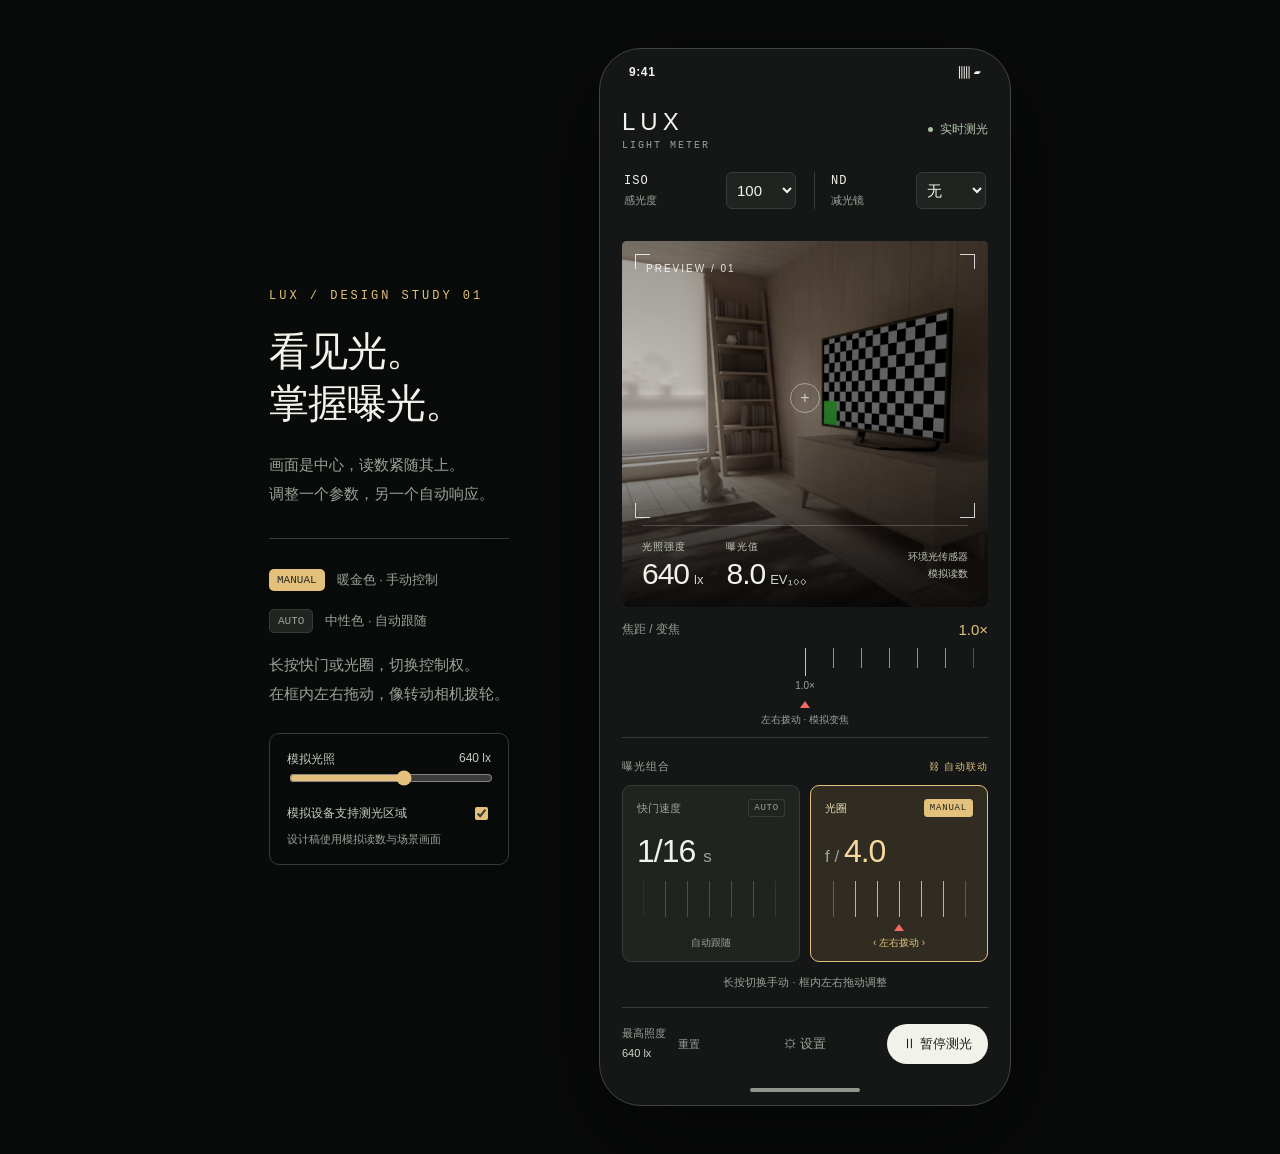
==== design/index.html @ 1df16379 "Initialize restored Lucent Singularity project" ====
<!doctype html>
<html lang="zh-CN">
<head>
<meta charset="utf-8"><meta name="viewport" content="width=device-width,initial-scale=1">
<title>Lux — 测光仪设计稿</title>
<style>
:root{color-scheme:dark;--bg:#141716;--surface:#202421;--line:#363c36;--text:#f1f3eb;--muted:#9aa397;--accent:#e3c17d}*{box-sizing:border-box}body{margin:0;background:#090b0a;color:var(--text);font-family:Inter,-apple-system,BlinkMacSystemFont,"PingFang SC",sans-serif}button,select,input{font:inherit}button{cursor:pointer;color:inherit}button:focus-visible,select:focus-visible,input:focus-visible{outline:2px solid var(--accent);outline-offset:4px}.stage{min-height:100vh;display:flex;align-items:center;justify-content:center;gap:90px;padding:48px 24px}.notes{max-width:305px}.eyebrow{font:12px monospace;letter-spacing:3px;color:var(--accent)}h1{font-size:40px;line-height:1.3;font-weight:500;letter-spacing:-1px;margin:22px 0}p{color:var(--muted);font-size:15px;line-height:1.9}.notes hr{border:0;border-top:1px solid var(--line);margin:30px 0}.legend{display:flex;gap:12px;align-items:center;font-size:13px;color:var(--muted);margin:18px 0}.chip{padding:5px 8px;border-radius:5px;background:var(--accent);color:#29281e;font:11px monospace}.chip.auto{background:var(--surface);color:var(--muted);border:1px solid var(--line)}.phone{width:412px;flex-shrink:0;background:var(--bg);border:1px solid #41453f;border-radius:42px;padding:16px 22px 13px;box-shadow:0 30px 100px #0008;overflow:hidden}.system{display:flex;justify-content:space-between;padding:0 7px;font-size:12px;font-weight:600;letter-spacing:.6px}.header{display:flex;justify-content:space-between;align-items:center;margin:26px 0 21px}.brand{font-size:24px;letter-spacing:5px;font-weight:500}.brand small{display:block;font:10px monospace;letter-spacing:2px;color:var(--muted);margin-top:4px}.live{font-size:12px;color:#b4c6ad;display:flex;gap:7px;align-items:center}.dot{width:5px;height:5px;background:#a9bf9d;border-radius:50%}.viewfinder{position:relative;aspect-ratio:1;overflow:hidden;background:#4d493e;border-radius:5px}.viewfinder svg.scene{width:100%;height:100%;filter:saturate(.6) brightness(.8)}.scrim{position:absolute;inset:0;background:linear-gradient(180deg,#0003,transparent 45%,#000c)}.frame-corner{position:absolute;width:15px;height:15px;border:1px solid #fffc}.tl{left:13px;top:13px;border-right:0;border-bottom:0}.tr{right:13px;top:13px;border-left:0;border-bottom:0}.bl{left:13px;bottom:89px;border-top:0;border-right:0}.br{right:13px;bottom:89px;border-top:0;border-left:0}.focus{position:absolute;left:50%;top:43%;width:30px;height:30px;transform:translate(-50%,-50%);border:1px solid #fff6;border-radius:50%}.focus:after{content:'+';position:absolute;inset:0;text-align:center;line-height:27px;color:#fffa;font-weight:200}.scene-label{position:absolute;left:24px;top:22px;font-size:10px;letter-spacing:2px;color:#fffd}.sensor{position:absolute;bottom:0;left:0;right:0;padding:15px 20px 18px;display:flex;gap:23px;align-items:end}.sensor:before{content:'';position:absolute;top:0;left:20px;right:20px;height:1px;background:#fff3}.sensor-label{font-size:10px;color:#c3c9ba;letter-spacing:1px;margin-bottom:5px}.reading{font-size:30px;line-height:1;font-weight:400;font-variant-numeric:tabular-nums;letter-spacing:-1px}.reading small{font-size:13px;letter-spacing:0;color:#d0d5c8;margin-left:5px}.sensor-source{margin-left:auto;align-self:center;font-size:10px;color:#c3c9ba;line-height:1.7;text-align:right}.iso-row{display:flex;justify-content:space-between;align-items:center;padding:18px 2px;border-bottom:1px solid var(--line)}.iso-title{font:12px monospace;letter-spacing:1.5px}.iso-sub{font-size:11px;color:var(--muted);margin-top:5px}.iso-select{border:1px solid var(--line);border-radius:6px;background:var(--surface);color:var(--text);padding:8px 10px;font-size:15px;min-width:92px}.exposure-head{display:flex;justify-content:space-between;align-items:center;margin:21px 0 11px;font-size:11px;letter-spacing:1px;color:var(--muted)}.linked{display:flex;gap:5px;align-items:center;color:var(--accent);font-size:10px}.controls{display:grid;grid-template-columns:1fr 1fr;gap:10px}.exposure{border:1px solid var(--line);border-radius:9px;background:var(--surface);padding:13px 14px 11px;text-align:left;touch-action:pan-y;user-select:none;-webkit-user-select:none;transition:background .2s,border .2s;position:relative}.exposure.manual{background:#302c22;border-color:var(--accent)}.control-top{display:flex;justify-content:space-between;align-items:center;font-size:11px;color:var(--muted)}.state{font:9px monospace;letter-spacing:.8px;border:1px solid var(--line);padding:3px 5px;border-radius:3px}.manual .state{background:var(--accent);border-color:var(--accent);color:#25251d}.manual .control-top{color:#e5d4af}.control-value{font-size:32px;font-weight:400;letter-spacing:-1px;margin:16px 0 11px;font-variant-numeric:tabular-nums;white-space:nowrap}.control-value small{font-size:17px;letter-spacing:0;color:var(--muted)}.manual .control-value{color:#f6d99d}.ruler{height:15px;background:repeating-linear-gradient(90deg,var(--muted) 0 1px,transparent 1px 9px);opacity:.3;mask-image:linear-gradient(90deg,transparent,#000 20%,#000 80%,transparent)}.manual .ruler{background:repeating-linear-gradient(90deg,var(--accent) 0 1px,transparent 1px 9px);opacity:.7}.hint{text-align:center;font-size:11px;color:var(--muted);margin:13px 0 17px}.adjuster{padding:12px 0 0;display:none}.adjuster.open{display:block}.adjust-head{display:flex;justify-content:space-between;color:var(--accent);font-size:11px;margin-bottom:8px}input[type=range]{width:100%;accent-color:var(--accent);cursor:pointer}.footer{display:flex;align-items:center;justify-content:space-between;border-top:1px solid var(--line);padding:16px 0 6px}.max{font-size:11px;color:var(--muted);line-height:1.8}.max strong{font-weight:400;color:#d0d5c8;font-variant-numeric:tabular-nums}.hold{background:var(--text);color:#171c16;border:0;border-radius:24px;padding:11px 23px;font-size:13px}.reset{border:0;background:none;color:var(--muted);padding:8px;font-size:11px}.home{height:4px;width:110px;border-radius:3px;background:#91968c;margin:18px auto 0}.demo{border:1px solid var(--line);border-radius:10px;padding:17px;margin-top:25px}.demo label{display:flex;justify-content:space-between;font-size:12px;color:#c6cdbf}.demo small{display:block;font-size:11px;color:var(--muted);margin-top:9px}@media(max-width:850px){.stage{gap:35px}.notes{max-width:240px}h1{font-size:30px}}@media(max-width:700px){.stage{padding:0;display:block}.notes{display:none}.phone{width:min(100%,430px);margin:auto;border:0;border-radius:0;box-shadow:none;min-height:100vh;padding-top:16px}.header{margin-top:23px}}@media(prefers-reduced-motion:reduce){*{transition:none!important}}
.exposure{overflow:hidden;touch-action:pan-y;cursor:default}.exposure.manual{cursor:ew-resize}.exposure.dragging{border-color:#ffe3a5;background:#393124}.ruler{height:36px;margin-top:8px;position:relative;opacity:.35;background:repeating-linear-gradient(90deg,var(--muted) 0 1px,transparent 1px 22px);mask-image:linear-gradient(90deg,transparent,#000 15%,#000 85%,transparent);background-position-x:var(--dial-offset,0px)}.manual .ruler{height:36px;opacity:.9;background:repeating-linear-gradient(90deg,var(--accent) 0 1px,transparent 1px 22px);background-position-x:var(--dial-offset,0px)}.manual .dial-tip:before{content:'';display:block;width:0;height:0;border-left:5px solid transparent;border-right:5px solid transparent;border-bottom:7px solid #f06a62;margin:0 auto 5px;pointer-events:none}.exposure .dial-tip{position:relative;min-height:25px;padding-top:12px}.manual .dial-tip{padding-top:0}.exposure .dial-tip{font-size:10px;color:var(--muted);text-align:center;margin-top:7px}.manual .dial-tip{color:var(--accent)}
.ruler,.manual .ruler{background:none;overflow:hidden}.ruler:before{content:'';position:absolute;top:0;bottom:0;left:calc(50% - var(--tick-index,0)*22px + var(--dial-offset,0px));width:calc(var(--tick-count,11)*22px - 21px);background:repeating-linear-gradient(90deg,var(--muted) 0 1px,transparent 1px 22px)}.manual .ruler:before{background:repeating-linear-gradient(90deg,var(--accent) 0 1px,transparent 1px 22px)}
.iso-row{display:grid;grid-template-columns:1fr 1fr;gap:18px}.setting-group{display:flex;align-items:center;justify-content:space-between;gap:8px;min-width:0}.setting-group+ .setting-group{border-left:1px solid var(--line);padding-left:16px}.iso-select{min-width:70px;max-width:96px;padding:8px 6px}.iso-title{letter-spacing:1px}.zoom-dial{width:100%;padding:14px 0 10px;border-bottom:1px solid var(--line);user-select:none;touch-action:pan-y;cursor:ew-resize;overflow:hidden}.zoom-head{display:flex;align-items:center;justify-content:space-between;margin-bottom:10px;font-size:12px;color:var(--muted)}.zoom-head output{color:var(--accent);font-size:15px;font-variant-numeric:tabular-nums}.zoom-track{height:48px;position:relative;overflow:hidden;mask-image:linear-gradient(90deg,transparent,#000 8%,#000 92%,transparent)}.zoom-ticks{position:absolute;left:50%;top:0;display:flex;transform:translateX(var(--zoom-shift,0px));pointer-events:none}.zoom-tick{width:28px;flex-shrink:0;position:relative;height:48px}.zoom-tick:before{content:'';position:absolute;left:0;top:0;height:20px;width:1px;background:#8c9685}.zoom-tick.major:before{height:28px;background:var(--accent)}.zoom-tick span{position:absolute;top:32px;left:0;transform:translateX(-50%);font-size:10px;color:var(--muted)}.zoom-pointer{width:0;height:0;border-left:5px solid transparent;border-right:5px solid transparent;border-bottom:7px solid #f06a62;margin:5px auto 0}.zoom-note{text-align:center;font-size:10px;color:var(--muted);margin-top:5px}.scene{transform-origin:center;transition:transform .08s linear}
.zoom-dial[aria-disabled="true"]{cursor:not-allowed}.zoom-dial[aria-disabled="true"] .zoom-track,.zoom-dial[aria-disabled="true"] .zoom-pointer,.zoom-dial[aria-disabled="true"] output{opacity:.3}.zoom-dial[aria-disabled="true"] .zoom-note{color:var(--muted)}.capability-demo{margin-top:14px;gap:10px;align-items:center}.capability-demo input{accent-color:var(--accent)}.iso-row{margin-bottom:14px;padding-top:0;border-bottom:0}.settings-entry{display:block;margin:14px auto 0;border:0;background:none;color:var(--muted);font-size:13px;padding:10px 24px}.settings{width:min(440px,94vw);max-height:88vh;overflow:auto;border:1px solid var(--line);border-radius:18px;background:var(--bg);color:var(--text);padding:24px}.settings::backdrop{background:#000a;backdrop-filter:blur(5px)}.settings header{display:flex;align-items:center;justify-content:space-between;margin-bottom:24px}.settings h2{font-size:21px;font-weight:500;margin:0}.settings h3{font-size:14px;font-weight:500;margin:24px 0 12px}.settings p{font-size:12px;line-height:1.6;margin:6px 0 12px}.settings-close{background:var(--surface);color:var(--text);border:1px solid var(--line);border-radius:7px;padding:7px 12px}.stops{display:grid;grid-template-columns:repeat(4,1fr);gap:8px}.stop-choice{background:var(--surface);padding:8px 5px;border-radius:6px;font-size:12px;display:flex;align-items:center;gap:4px}.stop-choice input,.settings input{accent-color:var(--accent)}.setting-line{display:flex;justify-content:space-between;align-items:center;gap:15px;font-size:13px;margin:15px 0}.settings select{background:var(--surface);color:var(--text);border:1px solid var(--line);border-radius:6px;padding:8px}.settings output{color:var(--accent)}.settings .warning{color:#f4b398;min-height:18px;font-size:12px}
.footer{display:grid;grid-template-columns:1fr auto 1fr;gap:8px}.peak-group{display:flex;align-items:center;gap:4px}.footer .settings-entry{margin:0;padding:10px 12px}.footer .hold{justify-self:end;white-space:nowrap;padding:11px 16px}.exposure.out-of-range{border-color:#f06a62;background:#302321}.exposure.out-of-range .control-value,.exposure.out-of-range .control-value small,.exposure.out-of-range .dial-tip,.exposure.out-of-range .state{color:#ff8c83}.exposure.out-of-range .state{border-color:#f06a62}.exposure.out-of-range .ruler{opacity:1}.exposure.out-of-range .ruler:before{background:repeating-linear-gradient(90deg,#f06a62 0 1px,transparent 1px 22px)}.exposure:not(.manual) .ruler:before{transition:left .2s ease}.settings{padding:0;border-radius:22px;width:min(440px,95vw);max-height:92dvh;scrollbar-width:thin;scrollbar-color:var(--line) transparent}.settings-header{position:sticky;top:0;z-index:2;background:#171b18f5;padding:22px 24px 18px;margin:0!important;border-bottom:1px solid var(--line);backdrop-filter:blur(14px)}.settings-kicker{font:10px monospace;letter-spacing:2px;color:var(--muted)}.settings-header h2{font-size:23px;margin-top:7px}.settings-close{color:var(--accent);background:#302c22;border-color:#514631;padding:8px 15px}.settings-body{padding:22px 20px 8px}.section-caption{font-size:12px;color:var(--muted);display:flex;justify-content:space-between;align-items:center;margin:4px 3px 12px}.section-caption span{font-size:10px;color:#7f8b7a}.group-card,.settings-block{border:1px solid var(--line);border-radius:12px;background:#1c211d;margin-bottom:12px;padding:15px}.group-title{display:flex;align-items:center;gap:11px;margin-bottom:15px}.group-symbol{display:grid;place-items:center;width:37px;height:37px;background:#2a3029;border-radius:9px;color:var(--accent);font-size:17px}.settings .group-title h3{margin:0 0 4px;font-size:14px}.group-summary{font-size:11px;color:var(--muted)}.group-badge{font-size:10px;color:var(--muted);border:1px solid var(--line);border-radius:4px;margin-left:auto;padding:4px 6px}.group-toolbar{display:flex;gap:8px;margin-bottom:14px}.group-toolbar select{flex:1;min-width:0;background:#141915;padding:10px;font-size:13px;border-color:#394236}.rename-group{background:transparent;border:1px solid var(--line);border-radius:6px;color:var(--muted);font-size:11px;padding:0 12px}.stop-details{border-top:1px solid var(--line)}.stop-details summary{display:flex;justify-content:space-between;cursor:pointer;list-style:none;padding:13px 0;font-size:12px}.stop-details summary::-webkit-details-marker{display:none}.stop-details summary span{font-size:10px;color:var(--muted)}.stops{gap:7px;margin-bottom:12px}.stop-choice{border:1px solid #364032;background:#252d23;padding:8px 5px;justify-content:center;font-size:11px;cursor:pointer}.stop-choice:has(input:not(:checked)){background:transparent;border-color:#30382e;color:#798573}.stop-choice input{width:12px;height:12px;margin:0 3px 0 0}.settings .warning{min-height:0;margin:0 3px 15px}.settings-block{margin-bottom:22px}.settings .setting-line{margin:0;min-height:40px;font-size:13px}.setting-line small{display:block;font-size:10px;color:var(--muted);margin-top:6px;line-height:1.5}.settings .setting-line select{font-size:12px}.toggle-switch{appearance:none;width:35px;height:21px;border-radius:20px;background:#424a40;position:relative;cursor:pointer;flex-shrink:0;margin:0}.toggle-switch:after{content:'';position:absolute;width:15px;height:15px;top:3px;left:3px;background:#d7decf;border-radius:50%;transition:transform .18s}.toggle-switch:checked{background:var(--accent)}.toggle-switch:checked:after{transform:translateX(14px);background:#30281b}.settings-divider{height:1px;background:var(--line);margin:15px 0 10px}.settings #settings-zoom-note{font-size:10px;margin-bottom:0}.settings-footnote{text-align:center;color:#7f8b7a;font-size:10px;padding:0 20px 20px}.settings-name{width:100%;padding:10px;border:1px solid var(--line);border-radius:6px;background:var(--bg);color:var(--text)}
.stop-details{border-top:0}.stop-details summary{align-items:center;margin:0;padding:12px 13px;border:1px solid #64563b;border-radius:7px;background:#302c22;color:var(--accent);gap:12px}.stop-details summary .disclosure-label{font-size:12px;color:var(--accent)}.stop-details summary .disclosure-arrow{font-size:20px;line-height:16px;color:var(--accent);transition:transform .18s}.stop-details[open] summary{margin-bottom:12px;background:#25291f;border-color:var(--line)}.stop-details[open] .disclosure-arrow{transform:rotate(180deg)}</style>



</head>
<body><main class="stage">
<aside class="notes"><div class="eyebrow">LUX / DESIGN STUDY 01</div><h1>看见光。<br>掌握曝光。</h1><p>画面是中心，读数紧随其上。<br>调整一个参数，另一个自动响应。</p><hr><div class="legend"><span class="chip">MANUAL</span>暖金色 · 手动控制</div><div class="legend"><span class="chip auto">AUTO</span>中性色 · 自动跟随</div><p>长按快门或光圈，切换控制权。<br>在框内左右拖动，像转动相机拨轮。</p><div class="demo"><label for="light">模拟光照 <span id="demo-lux">640 lx</span></label><input id="light" type="range" min="0" max="14" value="8" step=".1"><label class="capability-demo"><span>模拟设备支持测光区域</span><input id="metering-supported" type="checkbox" checked></label><small>设计稿使用模拟读数与场景画面</small></div></aside>
<section class="phone" aria-label="Lux 测光仪设计稿"><div class="system"><span>9:41</span><span>▥ ▰</span></div><header class="header"><div class="brand">LUX<small>LIGHT METER</small></div><div class="live"><i class="dot"></i><span id="status">实时测光</span></div></header>
<div class="iso-row">
<div class="setting-group"><div><div class="iso-title">ISO</div><div class="iso-sub">感光度</div></div><select id="iso" class="iso-select" aria-label="ISO 感光度"><option>25</option><option>50</option><option selected>100</option><option>200</option><option>400</option><option>800</option><option>1600</option><option>3200</option><option>6400</option></select></div><div class="setting-group"><div><div class="iso-title">ND</div><div class="iso-sub">减光镜</div></div><select id="nd" class="iso-select" aria-label="ND 滤镜"><option value="0" selected>无</option><option value="1">1 档</option><option value="2">2 档</option><option value="3">3 档</option><option value="4">4 档</option><option value="5">5 档</option><option value="6">6 档</option><option value="7">7 档</option><option value="8">8 档</option><option value="9">9 档</option><option value="10">10 档</option></select></div></div>
<div class="viewfinder"><svg class="scene" viewBox="74 420 932 932" preserveAspectRatio="xMidYMid slice" aria-label="模拟器室内场景"><image href="preview-scene.png" width="1080" height="2400"/></svg><div class="scrim"></div><div class="scene-label">PREVIEW / 01</div><i class="frame-corner tl"></i><i class="frame-corner tr"></i><i class="frame-corner bl"></i><i class="frame-corner br"></i><div class="focus"></div><div class="sensor"><div><div class="sensor-label">光照强度</div><div class="reading"><span id="lux">640</span><small>lx</small></div></div><div><div class="sensor-label">曝光值</div><div class="reading"><span id="ev">8.0</span><small>EV₁₀₀</small></div></div><div class="sensor-source">环境光传感器<br>模拟读数</div></div></div>
<div class="zoom-dial" id="zoom-dial" role="slider" tabindex="0" aria-label="焦距调节（模拟变焦倍率）" aria-valuemin="1" aria-valuemax="5" aria-valuenow="1"><div class="zoom-head"><span>焦距 / 变焦</span><output id="zoom-value">1.0×</output></div><div class="zoom-track"><div class="zoom-ticks" id="zoom-ticks"></div></div><div class="zoom-pointer"></div><div class="zoom-note">左右拨动 · 模拟变焦</div></div>
<div class="exposure-head"><span>曝光组合</span><span class="linked">⛓ 自动联动</span></div><div class="controls"><button class="exposure" id="shutter" aria-label="快门，长按切换为手动"><div class="control-top"><span>快门速度</span><span class="state">AUTO</span></div><div class="control-value" id="shutter-value">1/16 <small>s</small></div><div class="ruler"></div><div class="dial-tip">自动跟随</div></button><button class="exposure manual" id="aperture" aria-label="光圈，长按切换为手动"><div class="control-top"><span>光圈</span><span class="state">MANUAL</span></div><div class="control-value" id="aperture-value"><small>f / </small>4.0</div><div class="ruler"></div><div class="dial-tip">自动跟随</div></button></div>
<div class="hint" id="hint" aria-live="polite">长按切换手动 · 框内左右拖动调整</div>
<footer class="footer"><div class="peak-group"><div class="max">最高照度<br><strong id="maximum">640 lx</strong></div><button id="reset" class="reset">重置</button></div><button class="settings-entry" id="settings-open">⚙ 设置</button><button id="hold" class="hold">Ⅱ 暂停测光</button></footer><div class="home"></div></section></main>
<dialog class="settings" id="settings">
<header class="settings-header"><div><span class="settings-kicker">PREFERENCES</span><h2>测光设置</h2></div><button class="settings-close" id="settings-close">完成</button></header>
<div class="settings-body"><div class="section-caption">拨轮与档位<span>按器材保存常用组合</span></div>
<section class="group-card"><div class="group-title"><span class="group-symbol">f /</span><div><h3>光圈</h3><span class="group-summary" id="f-summary">全部档位</span></div><span class="group-badge">档位组</span></div><div class="group-toolbar"><select id="f-group" aria-label="光圈设置目标组"><option>默认组</option></select><button class="rename-group" data-kind="f" aria-label="重命名光圈组">重命名</button></div><details class="stop-details"><summary><span class="disclosure-label">展开编辑档位</span><span class="disclosure-arrow" aria-hidden="true">⌄</span></summary><div class="stops" id="f-stops"></div></details></section>
<section class="group-card"><div class="group-title"><span class="group-symbol">s</span><div><h3>快门速度</h3><span class="group-summary" id="t-summary">全部档位</span></div><span class="group-badge">档位组</span></div><div class="group-toolbar"><select id="t-group" aria-label="快门速度设置目标组"><option>默认组</option></select><button class="rename-group" data-kind="t" aria-label="重命名快门速度组">重命名</button></div><details class="stop-details"><summary><span class="disclosure-label">展开编辑档位</span><span class="disclosure-arrow" aria-hidden="true">⌄</span></summary><div class="stops" id="t-stops"></div></details></section>

<div class="warning" id="stops-warning" role="status"></div><div class="section-caption">测量</div><section class="settings-block"><label class="setting-line"><div>识别间隔<small>按设定频率更新读数与曝光组合</small></div><select id="interval"><option value="500">0.5 秒</option><option value="1000" selected>1 秒</option><option value="2000">2 秒</option><option value="5000">5 秒</option></select></label></section>
<div class="section-caption">相机</div><section class="settings-block"><label class="setting-line"><div>显示焦距拨轮<small>关闭后，仅在设置中调整</small></div><input class="toggle-switch" id="show-zoom" type="checkbox" checked></label><div class="settings-divider"></div><label class="setting-line" for="settings-zoom"><span>焦距 / 变焦</span><output id="settings-zoom-value">1.0×</output></label><input id="settings-zoom" type="range" min="1" max="5" step="0.1" value="1" aria-label="设置中的焦距调节"><p id="settings-zoom-note">与主页面实时同步</p></section>
</div><div class="settings-footnote">设置即时生效</div></dialog>

<script>

(()=>{const $=id=>document.getElementById(id);let f=[1,1.4,2,2.8,4,5.6,8,11,16,22,32],t=[1/8000,1/4000,1/2000,1/1000,1/500,1/250,1/125,1/60,1/30,1/15,1/8,1/4,.5,1,2,4,8,15,30].reverse();const allF=[...f],allT=[...t];let manual='aperture',fi=4,ti=11,lux=640,maximum=640,paused=false;function fmt(s){return s<1?'1/'+Math.round(1/s):Number(s.toFixed(2)).toString()}function tickPosition(values,value){if(values.length===1)return 0;const ascending=values[values.length-1]>values[0];if(ascending?value<=values[0]:value>=values[0])return 0;const last=values.length-1;if(ascending?value>=values[last]:value<=values[last])return last;for(let i=0;i<last;i++){if(ascending?value<=values[i+1]:value>=values[i+1])return i+Math.log(value/values[i])/Math.log(values[i+1]/values[i])}return last}function update(){const iso=Number($('iso').value),filteredLux=lux/2**Number($('nd').value);const a=manual==='aperture'?f[fi]:Math.sqrt(filteredLux*iso*t[ti]/250),s=manual==='shutter'?t[ti]:a*a*250/(filteredLux*iso);$('lux').textContent=Math.round(lux).toLocaleString();$('ev').textContent=(Math.log2(lux/2.5)).toFixed(1);$('aperture-value').innerHTML='<small>f / </small>'+a.toLocaleString('en-US',{minimumFractionDigits:1,maximumFractionDigits:2,useGrouping:false});$('shutter-value').innerHTML=fmt(s)+' <small>s</small>';$('maximum').textContent=Math.round(maximum).toLocaleString()+' lx';for(const id of ['shutter','aperture']){const active=id===manual;$(id).classList.toggle('manual',active);$(id).querySelector('.state').textContent=active?'MANUAL':'AUTO';$(id).setAttribute('aria-pressed',String(active));$(id).style.setProperty('--tick-index',String(active?(id==='aperture'?fi:ti):tickPosition(id==='aperture'?f:t,id==='aperture'?a:s)));$(id).style.setProperty('--tick-count',String(id==='aperture'?f.length:t.length));const choices=id==='aperture'?f:t,raw=id==='aperture'?a:s,min=Math.min(...choices),max=Math.max(...choices),below=raw<min*(1-1e-9),above=raw>max*(1+1e-9),outside=!active&&(below||above);$(id).classList.toggle('out-of-range',outside);$(id).querySelector('.dial-tip').textContent=outside?(below?'低于下限':'超过上限'):(active?'‹ 左右拨动 ›':'自动跟随');if(outside){const bound=below?min:max;$(id+'-value').innerHTML=id==='aperture'?'<small>f / </small>'+bound.toLocaleString('en-US',{minimumFractionDigits:1,maximumFractionDigits:2,useGrouping:false}):fmt(bound)+' <small>s</small>';$(id).style.setProperty('--tick-index',String(choices.indexOf(bound)));$(id).setAttribute('aria-label',(id==='aperture'?'光圈':'快门')+'自动计算值'+(below?'低于下限':'超过上限'))}else{$(id).setAttribute('aria-label',(id==='aperture'?'光圈':'快门')+'，长按切换为手动')}}}function hint(){ $('hint').textContent='长按切换手动 · 框内左右拖动调整';update()}
function change(id,value){const last=(id==='aperture'?f:t).length-1;value=Math.max(0,Math.min(last,value));if(id==='aperture')fi=value;else ti=value;update()}
for(const id of ['shutter','aperture']){
 const el=$(id);let timer,down=false,long=false,dragged=false,x=0,y=0,base=0;
 const cancelTimer=()=>clearTimeout(timer);
 const release=()=>{cancelTimer();down=false;el.classList.remove('dragging');el.style.setProperty('--dial-offset','0px')};
 el.addEventListener('pointerdown',e=>{if(e.button!==0)return;down=true;long=false;dragged=false;x=e.clientX;y=e.clientY;base=id==='aperture'?fi:ti;el.setPointerCapture(e.pointerId);timer=setTimeout(()=>{if(!down)return;long=true;manual=id;base=id==='aperture'?fi:ti;update();hint()},500)});
 el.addEventListener('pointermove',e=>{if(!down)return;const dx=e.clientX-x,dy=e.clientY-y;if(!dragged&&Math.abs(dy)>Math.max(10,Math.abs(dx))){release();return}if(Math.abs(dx)>8){cancelTimer();if(manual===id){dragged=true;el.classList.add('dragging');const last=(id==='aperture'?f:t).length-1;const raw=base-dx/22;const clamped=Math.max(0,Math.min(last,raw));const selected=Math.round(clamped);change(id,selected);el.style.setProperty('--dial-offset',(-(clamped-selected)*22)+'px')}}});
 el.addEventListener('pointerup',release);el.addEventListener('pointercancel',release);el.addEventListener('lostpointercapture',release);
 el.addEventListener('click',()=>{if(!long&&!dragged&&manual!==id)$('hint').textContent='长按此项切换为手动，再左右拖动调整'});
 el.addEventListener('keydown',e=>{if(e.key==='Enter'||e.key===' '){e.preventDefault();manual=id;update();hint()}if((e.key==='ArrowRight'||e.key==='ArrowLeft')&&manual===id){e.preventDefault();change(id,(id==='aperture'?fi:ti)+(e.key==='ArrowRight'?1:-1))}})
}
hint();
for(const [container,all,isF] of [['f-stops',allF,true],['t-stops',allT,false]]){
 for(const stop of all){const label=document.createElement('label');label.className='stop-choice';const box=document.createElement('input');box.type='checkbox';box.checked=true;const text=document.createElement('span');text.textContent=isF?stop.toFixed(1):fmt(stop);label.append(box,text);$(container).appendChild(label);box.addEventListener('change',()=>{const enabled=[...$(container).querySelectorAll('input')].map((input,i)=>input.checked?all[i]:null).filter(v=>v!==null);if(!enabled.length){box.checked=true;$('stops-warning').textContent='每组至少保留一个档位';return}$('stops-warning').textContent='';const old=isF?f[fi]:t[ti];const nearest=enabled.reduce((best,v,i)=>Math.abs(Math.log(v/old))<Math.abs(Math.log(enabled[best]/old))?i:best,0);if(isF){f=enabled;fi=nearest}else{t=enabled;ti=nearest}update()})}
}
let samplingTimer;function sample(){if(!paused){lux=2.5*2**Number($('light').value);maximum=Math.max(maximum,lux);update()}}function restartSampling(){clearInterval(samplingTimer);samplingTimer=setInterval(sample,Number($('interval').value))}$('interval').addEventListener('change',restartSampling);restartSampling();
$('settings-open').addEventListener('click',()=>$('settings').showModal());$('settings-close').addEventListener('click',()=>$('settings').close());
$('iso').addEventListener('change',update);$('nd').addEventListener('change',update);$('light').addEventListener('input',()=>{const value=2.5*2**Number($('light').value);$('demo-lux').textContent=Math.round(value).toLocaleString()+' lx';});$('hold').addEventListener('click',()=>{paused=!paused;$('hold').textContent=paused?'▶ 继续测光':'Ⅱ 暂停测光';$('status').textContent=paused?'读数已保持':'实时测光';if(!paused){lux=2.5*2**Number($('light').value);maximum=Math.max(maximum,lux);update()}});$('reset').addEventListener('click',()=>{maximum=lux;update()});update()})();
(()=>{
 const dial=document.getElementById('zoom-dial'),ticks=document.getElementById('zoom-ticks'),value=document.getElementById('zoom-value'),scene=document.querySelector('svg.scene');let zoom=1,start=0,base=1,down=false,y=0,supported=true;const capability=document.getElementById("metering-supported");function applyCapability(){supported=capability.checked;down=false;dial.setAttribute("aria-disabled",String(!supported));dial.tabIndex=supported?0:-1;dial.querySelector(".zoom-note").textContent=supported?"左右拨动 · 模拟变焦":"此设备不支持区域测光";document.getElementById("settings-zoom").disabled=!supported;document.getElementById("settings-zoom-note").textContent=supported?"与主页面实时同步":"此设备不支持区域测光，无法调节";if(!supported)setZoom(1)}capability.addEventListener("change",applyCapability);
 for(let i=0;i<=40;i++){const tick=document.createElement('div');tick.className='zoom-tick'+(i%10===0?' major':'');if(i%10===0){const number=document.createElement('span');number.textContent=(1+i/10).toFixed(1)+'×';tick.appendChild(number)}ticks.appendChild(tick)}
 function setZoom(next){if(!supported)next=1;zoom=Math.max(1,Math.min(5,next));value.textContent=zoom.toFixed(1)+'×';ticks.style.setProperty('--zoom-shift',(-(zoom-1)*280)+'px');scene.style.transform='scale('+zoom+')';dial.setAttribute('aria-valuenow',zoom.toFixed(1));document.getElementById('settings-zoom').value=zoom.toFixed(1);document.getElementById('settings-zoom-value').textContent=zoom.toFixed(1)+'×'}
 dial.addEventListener('pointerdown',e=>{if(!supported||e.button!==0)return;start=e.clientX;y=e.clientY;base=zoom;down=true;dial.setPointerCapture(e.pointerId)});
 dial.addEventListener('pointermove',e=>{if(!supported||!down)return;const dx=e.clientX-start;if(Math.abs(e.clientY-y)>Math.max(10,Math.abs(dx))){down=false;return}setZoom(base-dx/280)});
 for(const type of ['pointerup','pointercancel','lostpointercapture'])dial.addEventListener(type,()=>{down=false;setZoom(Math.round(zoom*10)/10)});
 dial.addEventListener('keydown',e=>{if(!supported)return;if(e.key==='ArrowLeft'||e.key==='ArrowRight'){e.preventDefault();setZoom(Math.round((zoom+(e.key==='ArrowRight'?.1:-.1))*10)/10)}else if(e.key==='Home'){e.preventDefault();setZoom(1)}else if(e.key==='End'){e.preventDefault();setZoom(5)}});document.getElementById('settings-zoom').addEventListener('input',e=>setZoom(Number(e.target.value)));document.getElementById('show-zoom').addEventListener('change',e=>{down=false;dial.hidden=!e.target.checked});applyCapability();setZoom(1)
})();
(()=>{
 const $=id=>document.getElementById(id);const groups={f:[{name:'默认组',mask:[]}],t:[{name:'默认组',mask:[]}]};const selected={f:0,t:0};
 function boxes(k){return [...$(k+'-stops').querySelectorAll('input')]}
 function snapshot(k){return boxes(k).map(b=>b.checked)}
 function summarize(k){const n=boxes(k).filter(b=>b.checked).length;$(k+'-summary').textContent=n+' 档已启用 / 共 '+boxes(k).length+' 档'}
 function options(k){const select=$(k+'-group');select.replaceChildren();const create=document.createElement('option');create.value='new';create.textContent='＋ 新建组';select.appendChild(create);groups[k].forEach((g,i)=>{const o=document.createElement('option');o.value=i;o.textContent=g.name;select.appendChild(o)});select.value=selected[k]}
 function editName(k,create){const editor=document.createElement('dialog');editor.className='settings';editor.style.padding='22px';const title=document.createElement('h2');title.textContent=create?'保存为新组':'重命名档位组';const input=document.createElement('input');input.className='settings-name';input.value=create?'':groups[k][selected[k]].name;input.placeholder='输入组名称';input.style.margin='20px 0';const error=document.createElement('p');error.style.color='#f4b398';const actions=document.createElement('div');actions.style='display:flex;justify-content:flex-end;gap:10px';const cancel=document.createElement('button');cancel.className='rename-group';cancel.textContent='取消';cancel.onclick=()=>editor.close();const save=document.createElement('button');save.className='settings-close';save.textContent='保存';save.onclick=()=>{const name=input.value.trim();if(!name){error.textContent='请输入组名称';return}if(groups[k].some((g,i)=>g.name===name&&(create||i!==selected[k]))){error.textContent='组名称已存在';return}if(create){groups[k].push({name,mask:snapshot(k)});selected[k]=groups[k].length-1}else groups[k][selected[k]].name=name;options(k);editor.close()};actions.append(cancel,save);editor.append(title,input,error,actions);document.body.appendChild(editor);editor.addEventListener('close',()=>editor.remove());editor.showModal();input.focus()}
 for(const k of ['f','t']){groups[k][0].mask=snapshot(k);summarize(k);options(k);$(k+'-stops').addEventListener('change',()=>{groups[k][selected[k]].mask=snapshot(k);summarize(k)});$(k+'-group').addEventListener('change',()=>{if($(k+'-group').value==='new'){const prefix=k==='f'?'镜头 ':'相机 ';let n=1;while(groups[k].some(g=>g.name===prefix+n))n++;groups[k].push({name:prefix+n,mask:snapshot(k)});selected[k]=groups[k].length-1;options(k);summarize(k);return}selected[k]=Number($(k+'-group').value);const target=groups[k][selected[k]].mask;const all=boxes(k);all.forEach((b,i)=>{if(target[i]&&!b.checked){b.checked=true;b.dispatchEvent(new Event('change',{bubbles:true}))}});all.forEach((b,i)=>{if(!target[i]&&b.checked){b.checked=false;b.dispatchEvent(new Event('change',{bubbles:true}))}});groups[k][selected[k]].mask=snapshot(k);summarize(k)})}
 document.querySelectorAll('.rename-group[data-kind]').forEach(b=>b.onclick=()=>editName(b.dataset.kind,false));
})();
document.querySelectorAll('.stop-details').forEach(details=>details.addEventListener('toggle',()=>{details.querySelector('.disclosure-label').textContent=details.open?'收起档位':'展开编辑档位'}));
</script>

</body></html>
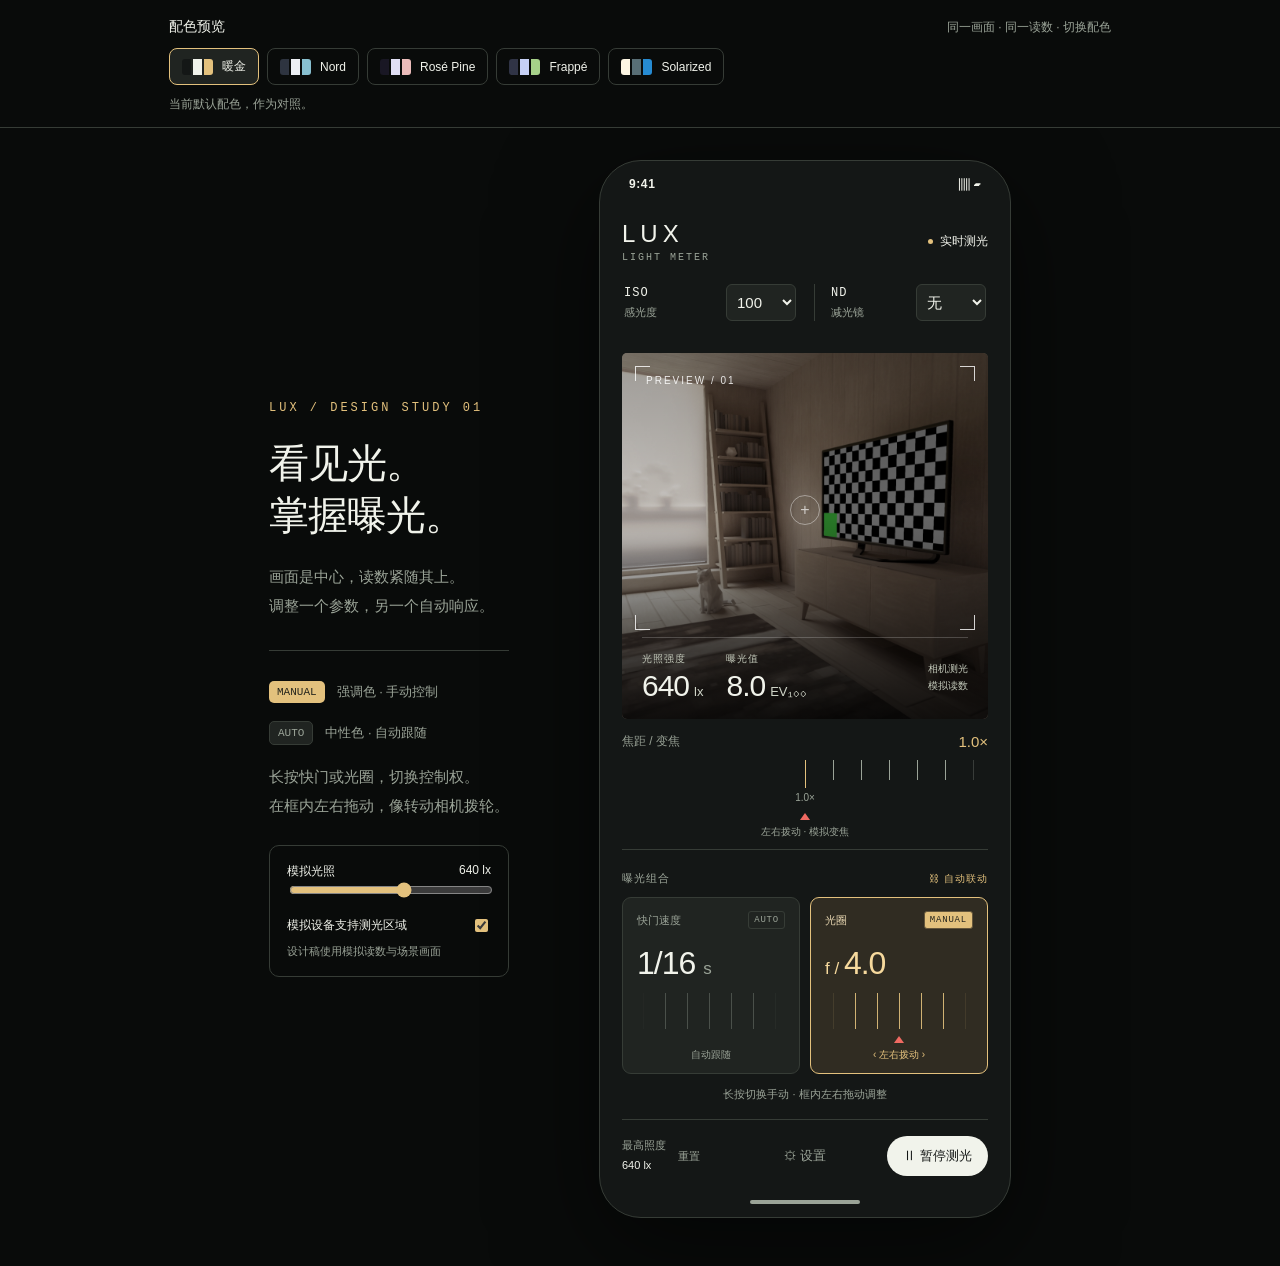
==== commit 2a7a367e: "Add sourced palette previews to HTML meter design" ====
--- a/design/index.html
+++ b/design/index.html
@@ -2,7 +2,7 @@
 <html lang="zh-CN">
 <head>
 <meta charset="utf-8"><meta name="viewport" content="width=device-width,initial-scale=1">
-<title>Lux — 测光仪设计稿</title>
+<title>诱光奇点 — 配色设计稿</title>
 <style>
 :root{color-scheme:dark;--bg:#141716;--surface:#202421;--line:#363c36;--text:#f1f3eb;--muted:#9aa397;--accent:#e3c17d}*{box-sizing:border-box}body{margin:0;background:#090b0a;color:var(--text);font-family:Inter,-apple-system,BlinkMacSystemFont,"PingFang SC",sans-serif}button,select,input{font:inherit}button{cursor:pointer;color:inherit}button:focus-visible,select:focus-visible,input:focus-visible{outline:2px solid var(--accent);outline-offset:4px}.stage{min-height:100vh;display:flex;align-items:center;justify-content:center;gap:90px;padding:48px 24px}.notes{max-width:305px}.eyebrow{font:12px monospace;letter-spacing:3px;color:var(--accent)}h1{font-size:40px;line-height:1.3;font-weight:500;letter-spacing:-1px;margin:22px 0}p{color:var(--muted);font-size:15px;line-height:1.9}.notes hr{border:0;border-top:1px solid var(--line);margin:30px 0}.legend{display:flex;gap:12px;align-items:center;font-size:13px;color:var(--muted);margin:18px 0}.chip{padding:5px 8px;border-radius:5px;background:var(--accent);color:#29281e;font:11px monospace}.chip.auto{background:var(--surface);color:var(--muted);border:1px solid var(--line)}.phone{width:412px;flex-shrink:0;background:var(--bg);border:1px solid #41453f;border-radius:42px;padding:16px 22px 13px;box-shadow:0 30px 100px #0008;overflow:hidden}.system{display:flex;justify-content:space-between;padding:0 7px;font-size:12px;font-weight:600;letter-spacing:.6px}.header{display:flex;justify-content:space-between;align-items:center;margin:26px 0 21px}.brand{font-size:24px;letter-spacing:5px;font-weight:500}.brand small{display:block;font:10px monospace;letter-spacing:2px;color:var(--muted);margin-top:4px}.live{font-size:12px;color:#b4c6ad;display:flex;gap:7px;align-items:center}.dot{width:5px;height:5px;background:#a9bf9d;border-radius:50%}.viewfinder{position:relative;aspect-ratio:1;overflow:hidden;background:#4d493e;border-radius:5px}.viewfinder svg.scene{width:100%;height:100%;filter:saturate(.6) brightness(.8)}.scrim{position:absolute;inset:0;background:linear-gradient(180deg,#0003,transparent 45%,#000c)}.frame-corner{position:absolute;width:15px;height:15px;border:1px solid #fffc}.tl{left:13px;top:13px;border-right:0;border-bottom:0}.tr{right:13px;top:13px;border-left:0;border-bottom:0}.bl{left:13px;bottom:89px;border-top:0;border-right:0}.br{right:13px;bottom:89px;border-top:0;border-left:0}.focus{position:absolute;left:50%;top:43%;width:30px;height:30px;transform:translate(-50%,-50%);border:1px solid #fff6;border-radius:50%}.focus:after{content:'+';position:absolute;inset:0;text-align:center;line-height:27px;color:#fffa;font-weight:200}.scene-label{position:absolute;left:24px;top:22px;font-size:10px;letter-spacing:2px;color:#fffd}.sensor{position:absolute;bottom:0;left:0;right:0;padding:15px 20px 18px;display:flex;gap:23px;align-items:end}.sensor:before{content:'';position:absolute;top:0;left:20px;right:20px;height:1px;background:#fff3}.sensor-label{font-size:10px;color:#c3c9ba;letter-spacing:1px;margin-bottom:5px}.reading{font-size:30px;line-height:1;font-weight:400;font-variant-numeric:tabular-nums;letter-spacing:-1px}.reading small{font-size:13px;letter-spacing:0;color:#d0d5c8;margin-left:5px}.sensor-source{margin-left:auto;align-self:center;font-size:10px;color:#c3c9ba;line-height:1.7;text-align:right}.iso-row{display:flex;justify-content:space-between;align-items:center;padding:18px 2px;border-bottom:1px solid var(--line)}.iso-title{font:12px monospace;letter-spacing:1.5px}.iso-sub{font-size:11px;color:var(--muted);margin-top:5px}.iso-select{border:1px solid var(--line);border-radius:6px;background:var(--surface);color:var(--text);padding:8px 10px;font-size:15px;min-width:92px}.exposure-head{display:flex;justify-content:space-between;align-items:center;margin:21px 0 11px;font-size:11px;letter-spacing:1px;color:var(--muted)}.linked{display:flex;gap:5px;align-items:center;color:var(--accent);font-size:10px}.controls{display:grid;grid-template-columns:1fr 1fr;gap:10px}.exposure{border:1px solid var(--line);border-radius:9px;background:var(--surface);padding:13px 14px 11px;text-align:left;touch-action:pan-y;user-select:none;-webkit-user-select:none;transition:background .2s,border .2s;position:relative}.exposure.manual{background:#302c22;border-color:var(--accent)}.control-top{display:flex;justify-content:space-between;align-items:center;font-size:11px;color:var(--muted)}.state{font:9px monospace;letter-spacing:.8px;border:1px solid var(--line);padding:3px 5px;border-radius:3px}.manual .state{background:var(--accent);border-color:var(--accent);color:#25251d}.manual .control-top{color:#e5d4af}.control-value{font-size:32px;font-weight:400;letter-spacing:-1px;margin:16px 0 11px;font-variant-numeric:tabular-nums;white-space:nowrap}.control-value small{font-size:17px;letter-spacing:0;color:var(--muted)}.manual .control-value{color:#f6d99d}.ruler{height:15px;background:repeating-linear-gradient(90deg,var(--muted) 0 1px,transparent 1px 9px);opacity:.3;mask-image:linear-gradient(90deg,transparent,#000 20%,#000 80%,transparent)}.manual .ruler{background:repeating-linear-gradient(90deg,var(--accent) 0 1px,transparent 1px 9px);opacity:.7}.hint{text-align:center;font-size:11px;color:var(--muted);margin:13px 0 17px}.adjuster{padding:12px 0 0;display:none}.adjuster.open{display:block}.adjust-head{display:flex;justify-content:space-between;color:var(--accent);font-size:11px;margin-bottom:8px}input[type=range]{width:100%;accent-color:var(--accent);cursor:pointer}.footer{display:flex;align-items:center;justify-content:space-between;border-top:1px solid var(--line);padding:16px 0 6px}.max{font-size:11px;color:var(--muted);line-height:1.8}.max strong{font-weight:400;color:#d0d5c8;font-variant-numeric:tabular-nums}.hold{background:var(--text);color:#171c16;border:0;border-radius:24px;padding:11px 23px;font-size:13px}.reset{border:0;background:none;color:var(--muted);padding:8px;font-size:11px}.home{height:4px;width:110px;border-radius:3px;background:#91968c;margin:18px auto 0}.demo{border:1px solid var(--line);border-radius:10px;padding:17px;margin-top:25px}.demo label{display:flex;justify-content:space-between;font-size:12px;color:#c6cdbf}.demo small{display:block;font-size:11px;color:var(--muted);margin-top:9px}@media(max-width:850px){.stage{gap:35px}.notes{max-width:240px}h1{font-size:30px}}@media(max-width:700px){.stage{padding:0;display:block}.notes{display:none}.phone{width:min(100%,430px);margin:auto;border:0;border-radius:0;box-shadow:none;min-height:100vh;padding-top:16px}.header{margin-top:23px}}@media(prefers-reduced-motion:reduce){*{transition:none!important}}
 .exposure{overflow:hidden;touch-action:pan-y;cursor:default}.exposure.manual{cursor:ew-resize}.exposure.dragging{border-color:#ffe3a5;background:#393124}.ruler{height:36px;margin-top:8px;position:relative;opacity:.35;background:repeating-linear-gradient(90deg,var(--muted) 0 1px,transparent 1px 22px);mask-image:linear-gradient(90deg,transparent,#000 15%,#000 85%,transparent);background-position-x:var(--dial-offset,0px)}.manual .ruler{height:36px;opacity:.9;background:repeating-linear-gradient(90deg,var(--accent) 0 1px,transparent 1px 22px);background-position-x:var(--dial-offset,0px)}.manual .dial-tip:before{content:'';display:block;width:0;height:0;border-left:5px solid transparent;border-right:5px solid transparent;border-bottom:7px solid #f06a62;margin:0 auto 5px;pointer-events:none}.exposure .dial-tip{position:relative;min-height:25px;padding-top:12px}.manual .dial-tip{padding-top:0}.exposure .dial-tip{font-size:10px;color:var(--muted);text-align:center;margin-top:7px}.manual .dial-tip{color:var(--accent)}
@@ -14,20 +14,29 @@
 
 
 
+<link rel="stylesheet" href="themes.css">
 </head>
-<body><main class="stage">
-<aside class="notes"><div class="eyebrow">LUX / DESIGN STUDY 01</div><h1>看见光。<br>掌握曝光。</h1><p>画面是中心，读数紧随其上。<br>调整一个参数，另一个自动响应。</p><hr><div class="legend"><span class="chip">MANUAL</span>暖金色 · 手动控制</div><div class="legend"><span class="chip auto">AUTO</span>中性色 · 自动跟随</div><p>长按快门或光圈，切换控制权。<br>在框内左右拖动，像转动相机拨轮。</p><div class="demo"><label for="light">模拟光照 <span id="demo-lux">640 lx</span></label><input id="light" type="range" min="0" max="14" value="8" step=".1"><label class="capability-demo"><span>模拟设备支持测光区域</span><input id="metering-supported" type="checkbox" checked></label><small>设计稿使用模拟读数与场景画面</small></div></aside>
+<body>
+<section class="theme-preview" aria-label="配色方案演示">
+  <div class="theme-preview-inner">
+    <div class="preview-title"><strong>配色预览</strong><span>同一画面 · 同一读数 · 切换配色</span><select class="palette-mobile" id="palette-select" aria-label="预览主题"></select></div>
+    <div class="palette-options" id="palette-options" role="group" aria-label="预览主题"></div>
+    <div class="palette-meta"><span id="palette-description" role="status"></span><a id="palette-source" target="_blank" rel="noopener noreferrer" hidden>官方配色参考 ↗</a></div>
+  </div>
+</section>
+<main class="stage">
+<aside class="notes"><div class="eyebrow">LUX / DESIGN STUDY 01</div><h1>看见光。<br>掌握曝光。</h1><p>画面是中心，读数紧随其上。<br>调整一个参数，另一个自动响应。</p><hr><div class="legend"><span class="chip">MANUAL</span>强调色 · 手动控制</div><div class="legend"><span class="chip auto">AUTO</span>中性色 · 自动跟随</div><p>长按快门或光圈，切换控制权。<br>在框内左右拖动，像转动相机拨轮。</p><div class="demo"><label for="light">模拟光照 <span id="demo-lux">640 lx</span></label><input id="light" type="range" min="0" max="14" value="8" step=".1"><label class="capability-demo"><span>模拟设备支持测光区域</span><input id="metering-supported" type="checkbox" checked></label><small>设计稿使用模拟读数与场景画面</small></div></aside>
 <section class="phone" aria-label="Lux 测光仪设计稿"><div class="system"><span>9:41</span><span>▥ ▰</span></div><header class="header"><div class="brand">LUX<small>LIGHT METER</small></div><div class="live"><i class="dot"></i><span id="status">实时测光</span></div></header>
 <div class="iso-row">
 <div class="setting-group"><div><div class="iso-title">ISO</div><div class="iso-sub">感光度</div></div><select id="iso" class="iso-select" aria-label="ISO 感光度"><option>25</option><option>50</option><option selected>100</option><option>200</option><option>400</option><option>800</option><option>1600</option><option>3200</option><option>6400</option></select></div><div class="setting-group"><div><div class="iso-title">ND</div><div class="iso-sub">减光镜</div></div><select id="nd" class="iso-select" aria-label="ND 滤镜"><option value="0" selected>无</option><option value="1">1 档</option><option value="2">2 档</option><option value="3">3 档</option><option value="4">4 档</option><option value="5">5 档</option><option value="6">6 档</option><option value="7">7 档</option><option value="8">8 档</option><option value="9">9 档</option><option value="10">10 档</option></select></div></div>
-<div class="viewfinder"><svg class="scene" viewBox="74 420 932 932" preserveAspectRatio="xMidYMid slice" aria-label="模拟器室内场景"><image href="preview-scene.png" width="1080" height="2400"/></svg><div class="scrim"></div><div class="scene-label">PREVIEW / 01</div><i class="frame-corner tl"></i><i class="frame-corner tr"></i><i class="frame-corner bl"></i><i class="frame-corner br"></i><div class="focus"></div><div class="sensor"><div><div class="sensor-label">光照强度</div><div class="reading"><span id="lux">640</span><small>lx</small></div></div><div><div class="sensor-label">曝光值</div><div class="reading"><span id="ev">8.0</span><small>EV₁₀₀</small></div></div><div class="sensor-source">环境光传感器<br>模拟读数</div></div></div>
+<div class="viewfinder"><svg class="scene" viewBox="74 420 932 932" preserveAspectRatio="xMidYMid slice" aria-label="模拟器室内场景"><image href="preview-scene.png" width="1080" height="2400"/></svg><div class="scrim"></div><div class="scene-label">PREVIEW / 01</div><i class="frame-corner tl"></i><i class="frame-corner tr"></i><i class="frame-corner bl"></i><i class="frame-corner br"></i><div class="focus"></div><div class="sensor"><div><div class="sensor-label">光照强度</div><div class="reading"><span id="lux">640</span><small>lx</small></div></div><div><div class="sensor-label">曝光值</div><div class="reading"><span id="ev">8.0</span><small>EV₁₀₀</small></div></div><div class="sensor-source">相机测光<br>模拟读数</div></div></div>
 <div class="zoom-dial" id="zoom-dial" role="slider" tabindex="0" aria-label="焦距调节（模拟变焦倍率）" aria-valuemin="1" aria-valuemax="5" aria-valuenow="1"><div class="zoom-head"><span>焦距 / 变焦</span><output id="zoom-value">1.0×</output></div><div class="zoom-track"><div class="zoom-ticks" id="zoom-ticks"></div></div><div class="zoom-pointer"></div><div class="zoom-note">左右拨动 · 模拟变焦</div></div>
 <div class="exposure-head"><span>曝光组合</span><span class="linked">⛓ 自动联动</span></div><div class="controls"><button class="exposure" id="shutter" aria-label="快门，长按切换为手动"><div class="control-top"><span>快门速度</span><span class="state">AUTO</span></div><div class="control-value" id="shutter-value">1/16 <small>s</small></div><div class="ruler"></div><div class="dial-tip">自动跟随</div></button><button class="exposure manual" id="aperture" aria-label="光圈，长按切换为手动"><div class="control-top"><span>光圈</span><span class="state">MANUAL</span></div><div class="control-value" id="aperture-value"><small>f / </small>4.0</div><div class="ruler"></div><div class="dial-tip">自动跟随</div></button></div>
 <div class="hint" id="hint" aria-live="polite">长按切换手动 · 框内左右拖动调整</div>
 <footer class="footer"><div class="peak-group"><div class="max">最高照度<br><strong id="maximum">640 lx</strong></div><button id="reset" class="reset">重置</button></div><button class="settings-entry" id="settings-open">⚙ 设置</button><button id="hold" class="hold">Ⅱ 暂停测光</button></footer><div class="home"></div></section></main>
 <dialog class="settings" id="settings">
 <header class="settings-header"><div><span class="settings-kicker">PREFERENCES</span><h2>测光设置</h2></div><button class="settings-close" id="settings-close">完成</button></header>
-<div class="settings-body"><div class="section-caption">拨轮与档位<span>按器材保存常用组合</span></div>
+<div class="settings-body"><section class="settings-block theme-setting"><label class="setting-line" for="settings-theme"><div>主题色<small>与顶部配色预览同步</small></div><select id="settings-theme"></select></label></section><div class="section-caption">拨轮与档位<span>按器材保存常用组合</span></div>
 <section class="group-card"><div class="group-title"><span class="group-symbol">f /</span><div><h3>光圈</h3><span class="group-summary" id="f-summary">全部档位</span></div><span class="group-badge">档位组</span></div><div class="group-toolbar"><select id="f-group" aria-label="光圈设置目标组"><option>默认组</option></select><button class="rename-group" data-kind="f" aria-label="重命名光圈组">重命名</button></div><details class="stop-details"><summary><span class="disclosure-label">展开编辑档位</span><span class="disclosure-arrow" aria-hidden="true">⌄</span></summary><div class="stops" id="f-stops"></div></details></section>
 <section class="group-card"><div class="group-title"><span class="group-symbol">s</span><div><h3>快门速度</h3><span class="group-summary" id="t-summary">全部档位</span></div><span class="group-badge">档位组</span></div><div class="group-toolbar"><select id="t-group" aria-label="快门速度设置目标组"><option>默认组</option></select><button class="rename-group" data-kind="t" aria-label="重命名快门速度组">重命名</button></div><details class="stop-details"><summary><span class="disclosure-label">展开编辑档位</span><span class="disclosure-arrow" aria-hidden="true">⌄</span></summary><div class="stops" id="t-stops"></div></details></section>
 
@@ -71,11 +80,12 @@
  function snapshot(k){return boxes(k).map(b=>b.checked)}
  function summarize(k){const n=boxes(k).filter(b=>b.checked).length;$(k+'-summary').textContent=n+' 档已启用 / 共 '+boxes(k).length+' 档'}
  function options(k){const select=$(k+'-group');select.replaceChildren();const create=document.createElement('option');create.value='new';create.textContent='＋ 新建组';select.appendChild(create);groups[k].forEach((g,i)=>{const o=document.createElement('option');o.value=i;o.textContent=g.name;select.appendChild(o)});select.value=selected[k]}
- function editName(k,create){const editor=document.createElement('dialog');editor.className='settings';editor.style.padding='22px';const title=document.createElement('h2');title.textContent=create?'保存为新组':'重命名档位组';const input=document.createElement('input');input.className='settings-name';input.value=create?'':groups[k][selected[k]].name;input.placeholder='输入组名称';input.style.margin='20px 0';const error=document.createElement('p');error.style.color='#f4b398';const actions=document.createElement('div');actions.style='display:flex;justify-content:flex-end;gap:10px';const cancel=document.createElement('button');cancel.className='rename-group';cancel.textContent='取消';cancel.onclick=()=>editor.close();const save=document.createElement('button');save.className='settings-close';save.textContent='保存';save.onclick=()=>{const name=input.value.trim();if(!name){error.textContent='请输入组名称';return}if(groups[k].some((g,i)=>g.name===name&&(create||i!==selected[k]))){error.textContent='组名称已存在';return}if(create){groups[k].push({name,mask:snapshot(k)});selected[k]=groups[k].length-1}else groups[k][selected[k]].name=name;options(k);editor.close()};actions.append(cancel,save);editor.append(title,input,error,actions);document.body.appendChild(editor);editor.addEventListener('close',()=>editor.remove());editor.showModal();input.focus()}
+ function editName(k,create){const editor=document.createElement('dialog');editor.className='settings';editor.style.padding='22px';const title=document.createElement('h2');title.textContent=create?'保存为新组':'重命名档位组';const input=document.createElement('input');input.className='settings-name';input.value=create?'':groups[k][selected[k]].name;input.placeholder='输入组名称';input.style.margin='20px 0';const error=document.createElement('p');error.style.color='var(--danger-text)';const actions=document.createElement('div');actions.style='display:flex;justify-content:flex-end;gap:10px';const cancel=document.createElement('button');cancel.className='rename-group';cancel.textContent='取消';cancel.onclick=()=>editor.close();const save=document.createElement('button');save.className='settings-close';save.textContent='保存';save.onclick=()=>{const name=input.value.trim();if(!name){error.textContent='请输入组名称';return}if(groups[k].some((g,i)=>g.name===name&&(create||i!==selected[k]))){error.textContent='组名称已存在';return}if(create){groups[k].push({name,mask:snapshot(k)});selected[k]=groups[k].length-1}else groups[k][selected[k]].name=name;options(k);editor.close()};actions.append(cancel,save);editor.append(title,input,error,actions);document.body.appendChild(editor);editor.addEventListener('close',()=>editor.remove());editor.showModal();input.focus()}
  for(const k of ['f','t']){groups[k][0].mask=snapshot(k);summarize(k);options(k);$(k+'-stops').addEventListener('change',()=>{groups[k][selected[k]].mask=snapshot(k);summarize(k)});$(k+'-group').addEventListener('change',()=>{if($(k+'-group').value==='new'){const prefix=k==='f'?'镜头 ':'相机 ';let n=1;while(groups[k].some(g=>g.name===prefix+n))n++;groups[k].push({name:prefix+n,mask:snapshot(k)});selected[k]=groups[k].length-1;options(k);summarize(k);return}selected[k]=Number($(k+'-group').value);const target=groups[k][selected[k]].mask;const all=boxes(k);all.forEach((b,i)=>{if(target[i]&&!b.checked){b.checked=true;b.dispatchEvent(new Event('change',{bubbles:true}))}});all.forEach((b,i)=>{if(!target[i]&&b.checked){b.checked=false;b.dispatchEvent(new Event('change',{bubbles:true}))}});groups[k][selected[k]].mask=snapshot(k);summarize(k)})}
  document.querySelectorAll('.rename-group[data-kind]').forEach(b=>b.onclick=()=>editName(b.dataset.kind,false));
 })();
 document.querySelectorAll('.stop-details').forEach(details=>details.addEventListener('toggle',()=>{details.querySelector('.disclosure-label').textContent=details.open?'收起档位':'展开编辑档位'}));
 </script>
 
+<script src="themes.js"></script>
 </body></html>
--- a/design/themes.css
+++ b/design/themes.css
@@ -0,0 +1,164 @@
+:root {
+  --stage: #090b0a;
+  --card: #1c211d;
+  --input: #141915;
+  --selected: #302c22;
+  --selected-line: #64563b;
+  --accent-ink: #e3c17d;
+  --manual-text: #f6d99d;
+  --manual-label: #e5d4af;
+  --state-bg: #e3c17d;
+  --state-text: #25251d;
+  --on-accent: #25251d;
+  --danger: #f06a62;
+  --danger-text: #ff8c83;
+  --danger-bg: #302321;
+}
+
+body { background: var(--stage); }
+.theme-preview {
+  position: sticky;
+  top: 0;
+  z-index: 10;
+  background: var(--stage);
+  border-bottom: 1px solid var(--line);
+}
+.theme-preview-inner {
+  max-width: 990px;
+  margin: auto;
+  padding: 18px 24px 14px;
+}
+.preview-title {
+  display: flex;
+  align-items: center;
+  justify-content: space-between;
+  gap: 16px;
+  margin-bottom: 12px;
+}
+.preview-title strong { font-size: 14px; font-weight: 500; }
+.preview-title span { font-size: 12px; color: var(--muted); }
+.palette-options { display: flex; flex-wrap: wrap; gap: 8px; }
+.palette-option {
+  display: inline-flex;
+  align-items: center;
+  gap: 9px;
+  padding: 9px 12px;
+  border: 1px solid var(--line);
+  border-radius: 8px;
+  background: transparent;
+  color: var(--text);
+  font-size: 12px;
+}
+.palette-option[aria-pressed="true"] {
+  background: var(--surface);
+  border-color: var(--accent);
+}
+.palette-colors { display: inline-flex; gap: 2px; }
+.palette-colors i {
+  display: inline-block;
+  width: 9px;
+  height: 16px;
+  background: var(--swatch);
+}
+.palette-colors i:first-child { border-radius: 3px 0 0 3px; }
+.palette-colors i:last-child { border-radius: 0 3px 3px 0; }
+.palette-mobile { display: none; }
+.palette-meta {
+  display: flex;
+  flex-wrap: wrap;
+  align-items: baseline;
+  gap: 8px 16px;
+  margin-top: 11px;
+  color: var(--muted);
+  font-size: 12px;
+}
+.palette-meta a { color: var(--accent-ink); text-underline-offset: 3px; }
+.stage { padding-top: 32px; }
+.phone { border-color: var(--line); }
+.live, .demo label { color: var(--text); }
+.dot { background: var(--accent); }
+.viewfinder { color: #f1f3eb; color-scheme: dark; }
+.exposure.manual { background: var(--selected); border-color: var(--accent); }
+.exposure.dragging { background: var(--selected); border-color: var(--accent); }
+.manual .control-top { color: var(--manual-label); }
+.manual .control-value { color: var(--manual-text); }
+.manual .control-value small { color: inherit; }
+.manual .state {
+  background: var(--state-bg);
+  color: var(--state-text);
+  border-color: var(--selected-line);
+}
+.linked, .manual .dial-tip, .zoom-head output, .adjust-head,
+.settings output, .eyebrow { color: var(--accent-ink); }
+.chip { background: var(--accent); color: var(--on-accent); }
+.chip.auto { background: var(--surface); color: var(--muted); }
+.max strong { color: var(--text); }
+.hold { background: var(--text); color: var(--bg); }
+.home { background: var(--muted); }
+.zoom-tick:before { background: var(--muted); }
+.zoom-tick.major:before { background: var(--accent); }
+.ruler {
+  mask-image: linear-gradient(90deg, transparent, #0002 6%, #000 17%, #000 83%, #0002 94%, transparent);
+}
+.zoom-track {
+  mask-image: linear-gradient(90deg, transparent, #0002 3%, #000 9%, #000 91%, #0002 97%, transparent);
+}
+.manual .dial-tip:before, .zoom-pointer { border-bottom-color: var(--danger); }
+.exposure.out-of-range { background: var(--danger-bg); border-color: var(--danger); }
+.exposure.out-of-range .control-value,
+.exposure.out-of-range .control-value small,
+.exposure.out-of-range .dial-tip,
+.exposure.out-of-range .state { color: var(--danger-text); }
+.exposure.out-of-range .state { border-color: var(--danger); }
+.exposure.out-of-range .ruler:before {
+  background: repeating-linear-gradient(90deg, var(--danger) 0 1px, transparent 1px 22px);
+}
+.settings-header { background: var(--bg); }
+.settings-close {
+  background: var(--selected);
+  color: var(--accent-ink);
+  border-color: var(--selected-line);
+}
+.group-card, .settings-block { background: var(--card); }
+.group-symbol { background: var(--selected); color: var(--accent-ink); }
+.group-toolbar select { background: var(--input); border-color: var(--line); }
+.section-caption span, .settings-footnote { color: var(--muted); }
+.stop-details summary {
+  background: var(--selected);
+  border-color: var(--selected-line);
+  color: var(--accent-ink);
+}
+.stop-details summary .disclosure-label,
+.stop-details summary .disclosure-arrow { color: var(--accent-ink); }
+.stop-details[open] summary { background: var(--surface); border-color: var(--line); }
+.stop-choice { background: var(--surface); border-color: var(--line); }
+.stop-choice:has(input:not(:checked)) { border-color: var(--line); color: var(--muted); }
+.toggle-switch { background: var(--line); }
+.toggle-switch:after { background: var(--text); }
+.toggle-switch:checked { background: var(--accent); }
+.toggle-switch:checked:after { background: var(--on-accent); }
+.settings .warning { color: var(--danger-text); }
+.theme-setting .setting-line { gap: 12px; }
+.theme-setting .setting-line > div { flex: 1; min-width: 0; }
+.theme-setting select { flex: 0 1 58%; width: 58%; min-width: 0; max-width: 220px; }
+.phone, .theme-preview, .exposure, .group-card, .settings-block, .settings-header {
+  transition: none;
+}
+@media (max-width: 700px) {
+  .theme-preview-inner { padding: 12px 16px; }
+  .preview-title { margin: 0; }
+  .preview-title span { display: none; }
+  .palette-options { display: none; }
+  .palette-mobile {
+    display: block;
+    max-width: 190px;
+    border: 1px solid var(--line);
+    border-radius: 6px;
+    padding: 8px;
+    color: var(--text);
+    background: var(--surface);
+    font-size: 12px;
+  }
+  .palette-meta { margin-top: 8px; gap: 4px 12px; }
+  .stage { padding-top: 0; }
+}
